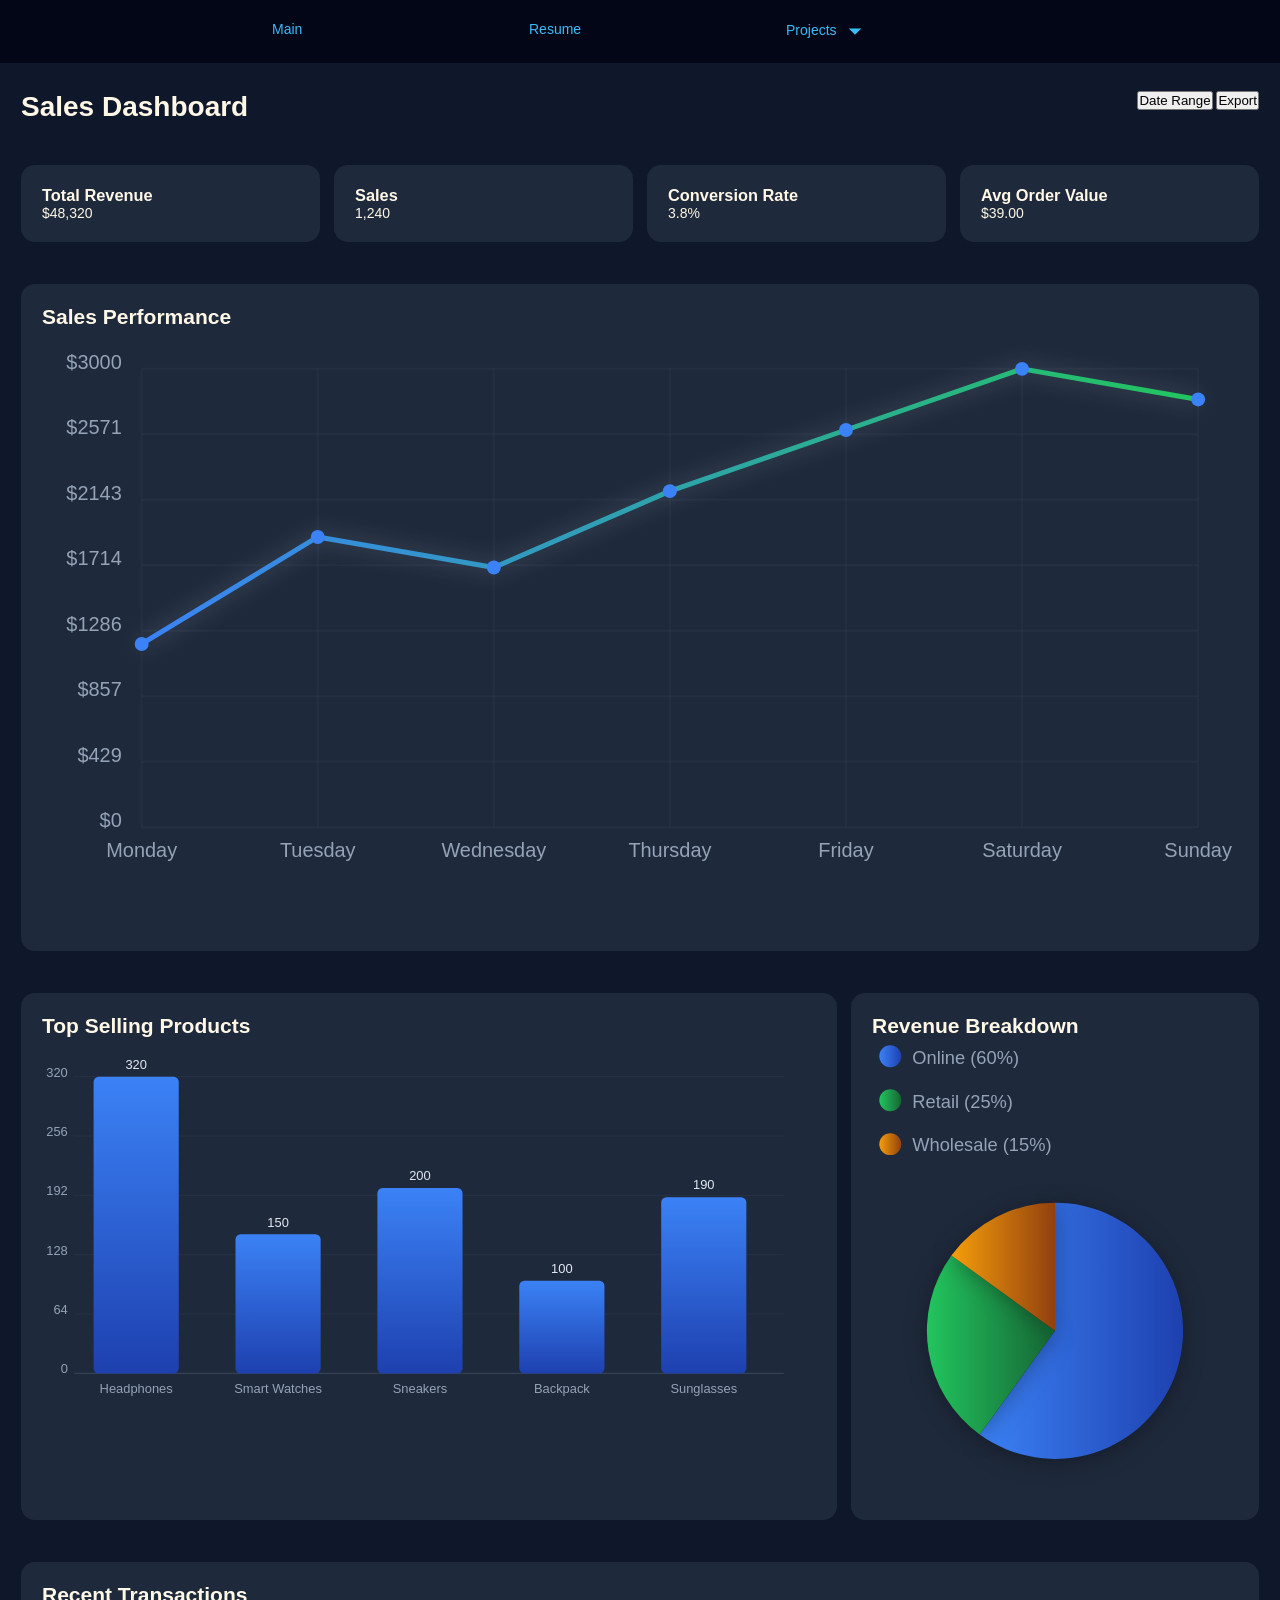
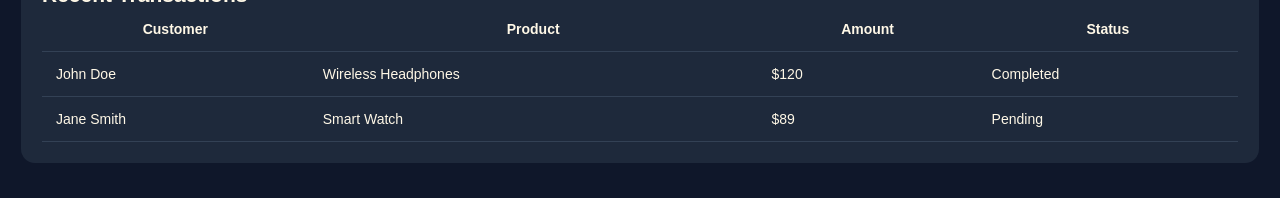
==== dashboard/index.html @ dc32584a "Portfolio AAG v1.0, Fully functional, responsive and menu. No projects - 26/03/26" ====
<!DOCTYPE html>
<html lang="en">
<head>
  <meta charset="UTF-8">
  <meta name="viewport" content="width=device-width, initial-scale=1.0">
  <meta name="author" content="Adrian Aguado Galindo">
  <meta name="description" content="Demo of a sales dashboard built with custom SVG graphics and CSS transitions and animations. All data is simulated.">
  <link rel="icon" href="favicon.ico">
  <link rel="stylesheet" href="main.css">
  <title>AAG | Sales Dashboard | Demo</title>
</head>
<body>

  <!-- MENU -->
  <nav id="mainmenu">
    <span class="invisible">Main navigation</span>

    <button id="menuToggle" class="menuButton" aria-label="Open Menu" aria-expanded="false" aria-controls="menuPanel">
      <span class="material-icons" aria-hidden="true">menu</span>
    </button>
  
    <div id="menuPanel" class="menuPanel">
      <ul class="mainMenu">
        <li><a href="../index.html">Main</a></li>
        <li><a href="../cv.html">Resume</a></li>

        <li class="submenuCont">
          <button class="submenuToggle" aria-expanded="false" aria-controls="projectsSubmenu" onclick="toggleSubmenu(this)">
            Projects <span class="material-icons">arrow_drop_down</span>
          </button>
          <ul class="submenuPanel">
            <li><a href="../assembly/index.html">Assembly Line</a></li>
            <li><a href="../dashboard/index.html" aria-current="page">Sales Dashboard</a></li>
          </ul>
        </li>
      </ul>

  </nav>

  <header id="mainheader" class="header" aria-labelledby="hero-title">
    <h1 id="hero-title">Sales Dashboard</h1>
    <div class="actions">
      <button>Date Range</button>
      <button>Export</button>
    </div>
  </header>

  <main id="maincontent">
    <section class="kpis" aria-labelledby="kpis-title">

      <article class="card" aria-labelledby="total-title">
        <h3 id="total-title">Total Revenue</h3>
        <p>$48,320</p>
      </article>

      <article class="card" aria-labelledby="sales-title">
        <h3 id="sales-title">Sales</h3>
        <p>1,240</p>
      </article>

      <article class="card" aria-labelledby="conversion-title">
        <h3 id="conversion-title">Conversion Rate</h3>
        <p>3.8%</p>
      </article>

      <article class="card" aria-labelledby="avgvalue-title">
        <h3 iv="avgvalue-title">Avg Order Value</h3>
        <p>$39.00</p>
      </article>

    </section>

    <section class="mainchart card" aria-labelledby="salesperf-title">
      <h2 id="salesperf-title">Sales Performance</h2>
      <svg id="lineChart" viewBox="0 0 600 300" role="img" aria-labelledby="line-title line-desc">
        <title id="line-title">Weekly Sales Performance Chart</title>
        <desc id="line-desc">
          This line chart shows revenue growth over the last 7 days
        </desc>
      </svg>
      <p class="sr-only">
        Revenue increased from $1200 on Monday to $3000 on Saturday, with slight variation midweek.
      </p>
    </section>

    <section class="secondary">
      <article class="card" aria-labelledby="topprod-title">
        <h2 id="topprod-title">Top Selling Products</h2>
        <svg id="barChart" viewBox="0 0 600 300" role="img" aria-labelledby="bar-title bar-desc">
          <title id="bar-title">Top Seeling Products Chart</title>
          <desc id="bar-desc">
            This bar chart shows the top selling products
          </desc>
        </svg>
        <p class="sr-only"></p>
      </article>

      <article class="card" aria-labelledby="revenuebreak-title">
        <h2 id="revenuebreak-title">Revenue Breakdown</h2>
        <svg id="pieChart" viewBox="0 0 200 250" role="img" aria-labelledby="donut-title donut-desc">
          <title id="donut-title">Revenue Breakdown Chart</title>
          <desc id="donut-desc">
            This donut chart shows revenue distribution by channel
          </desc>
        </svg>
        <p class="sr-only"></p>
      </article>
    </section>

    <section class="table card">
      <h2>Recent Transactions</h2>
      <table>
        <thead>
          <tr>
            <th>Customer</th>
            <th>Product</th>
            <th>Amount</th>
            <th>Status</th>
          </tr>
        </thead>
        <tbody>
          <tr>
            <td>John Doe</td>
            <td>Wireless Headphones</td>
            <td>$120</td>
            <td>Completed</td>
          </tr>
          <tr>
            <td>Jane Smith</td>
            <td>Smart Watch</td>
            <td>$89</td>
            <td>Pending</td>
          </tr>
        </tbody>
      </table>
    </section>

    <!-- GLOBAL TOOLTIP FOR GRAPHICS -->
    <div id="tooltip" class="tooltip" role="status" aria-live="polite"></div>
  </main>

  <footer id="mainfooter">
  </footer>

  <!---->
  <script src="app.js"></script>
</body>
</html>
---- dashboard/main.css ----
/* FONTS AND ICONS */
@font-face {
    font-family: 'Material Icons';
    font-style: normal;
    font-weight: 400;
    src: local('Material Icons'), 
        url('../fnt/material_icons_regular.woff') format('woff');
}
.material-icons {
    font-family: 'Material Icons';
    font-size: 30px;
    font-style: normal;
    font-weight: 400;
    display: inline-block;
    text-transform: none;
    letter-spacing: normal;
    word-wrap: normal;
    white-space: nowrap;
    direction: ltr;
    vertical-align: middle;
}

/* COLORS */


/* RESET */
*,
*::before,
*::after {
  margin: 0;
  padding: 0;
  box-sizing: border-box;
  z-index: 0;
}

/* RESPONSIVE TEXT */
@media screen and (orientation: portrait) {
  html {
    font-size: max(14px, 1.2vh);
  }
}
@media screen and (orientation: landscape) {
  html {
    font-size: max(14px, 1.5vh);
  }
}

/* ELEMENT STYLES */
html {
  width: 100%;
  height: 100%;
  overflow: scroll;
  scroll-behavior: smooth;
}
body {
  font-family: Arial, sans-serif;
  background: #0f172a;
  color: #fff8e7;
  font-weight: 400;
}
header {
  margin-top: 5rem;
  display: flex;
  justify-content: space-between;
  padding: 1.5rem;
}
img, svg {
  width: 100%;
  height: auto;
}

/* MAIN MENU */
/* Structure: 
nav (root element for the main menu) -> 
menuPanel (a div that contains both menues, EN-ES) -> 
mainMenu (Contains individual menu languages in an ul element for each) -> 
submenuCont (li element with the submenu, includes the toggle button and the submenu panel) -> 
submenuPanel (an ul element that contains the projects links)  */
nav,
.menuPanel,
.mainMenu,
.submenuCont {
  overflow: visible;
}
nav {
  position: fixed;
  top: 0.5rem;
  left: 0.5rem;
  height: auto;
  background: #020617;
  z-index: 99;
}
.menuPanel {
  padding: 0.5rem;
  position: absolute;
  width: 250px;
  height: auto;
  background: #1e293b;
  border-radius: 1rem;
  display: none;
}
.menuPanel.menuOpen {
  display: block;
  transition: all 0.5s ease;
}
.mainMenu {
  padding: 0;
  list-style: none;
  display: flex;
  flex-direction: column;
  gap: 0.5rem;
}
.mainMenu li {
  min-width: 200px;
  padding: 0;
  display: flex;
  flex-direction: column;
  align-items: flex-start;
}
.mainMenu a {
  width: 100%;
}
.submenuCont {
  position: relative;
}
.submenuPanel {
  position: relative;
  top: 100%;
  left: 0;
  padding: 0 0 0 1rem;
  min-width: 150px;
  list-style: none;
  background: #1e293b;
  z-index: 999;
  border-radius: 1rem;
  display: none;
}
.submenuPanel  {
  padding: 1rem;
}
.submenuPanel a {
  width: 100%;
}
.submenuPanel.submenuOpen {
  display: block;
  transition: all 0.3s ease;
}
/* Button and links standarization for menu */
.mainMenu a, .submenuToggle {
  height: 100%;
  padding: 1rem;
  color: #38bdf8;
  font-weight: 400;
  text-decoration: none;
  background: none;
  border: none;
  cursor: pointer;
}
.submenuToggle {
  font: inherit;
  line-height: 0.7;
  opacity: 1;
  appearance: none;
}
.mainMenu a:hover, .submenuToggle:hover {
  font: inherit;
  font-weight: 600;
  color: #997016;
  text-decoration: underline;
}
.mainMenu a:active, .submenuToggle:active {
  font: inherit;
  font-weight: 600;
  color: #997016;
  background: none;
  border: none;
  text-decoration: none;
}
/* Menu Button */
.menuButton {
  font: inherit;
  font-weight: 400;
  color: #020617;
  background: #38bdf8;
  border: none;
  padding: 0.5rem;
  border-radius: 0.5rem;
  cursor: pointer;
  opacity: 0.7;
}
.menuButton:hover {
  font-weight: 600;
  opacity: 1;
  text-decoration: underline;
}
.menuButton:active {
  background: #0f172a;
  border: 1px solid #38bdf8;
  color: #fff8e7;
  text-decoration: none;
}
/* Menu responsiveness for DESKTOP */
@media (min-width: 1000px) {
  nav {
    top: 0;
    left: 0;
  }
  .menuPanel {
    width: 100vw;
    margin: 0 auto;
    background: #020617;
    border-radius: 0;
    overflow: visible;
    display: block;
    position: relative;
  }
  .menuButton {
    display:none;
  }
  .mainMenu {
    flex-direction: row;
    justify-content: center;
  }
  .mainMenu li {
    min-width: 250px;
  }
  .mainMenu a {
    width: auto;
  }
  .submenuPanel {
    position: absolute;
  }
}

/* SECTIONS */
section {
  padding: 1.5rem;
}
table {
  width: 100%;
  border-collapse: collapse;
}
td, th {
  padding: 1rem;
  border-bottom: 1px solid #334155;
}
.kpis {
  display: grid;
  grid-template-columns: repeat(4, 1fr);
  gap: 1rem;
}
.mainchart {
  margin: 1.5rem;
}
.secondary {
  display: grid;
  grid-template-columns: 2fr 1fr;
  gap: 1rem;
}
.table {
  margin: 1.5rem;
  padding: 1.5rem;
}

.card {
  background: #1e293b;
  padding: 1.5rem;
  border-radius: 1rem;
}
.tooltip {
  position: absolute;
  background: #1e293b;
  font-size: 0.8rem;
  color: #e2e8f0;
  padding: 0.5rem 1rem;
  border-radius: 0.5rem;
  pointer-events: none;
  opacity: 0;
  transition: opacity 0.3s ease;
  z-index: 99;
}
.sr-only {
  position: absolute;
  width: 1px;
  height: 1px;
  overflow: hidden;
}

/* Use this to keep an item hidden all times */
.invisible {
  display: none;
}
/* Use this to show/hide UI elements when needed */ 
.hidden {
  display: none;
}
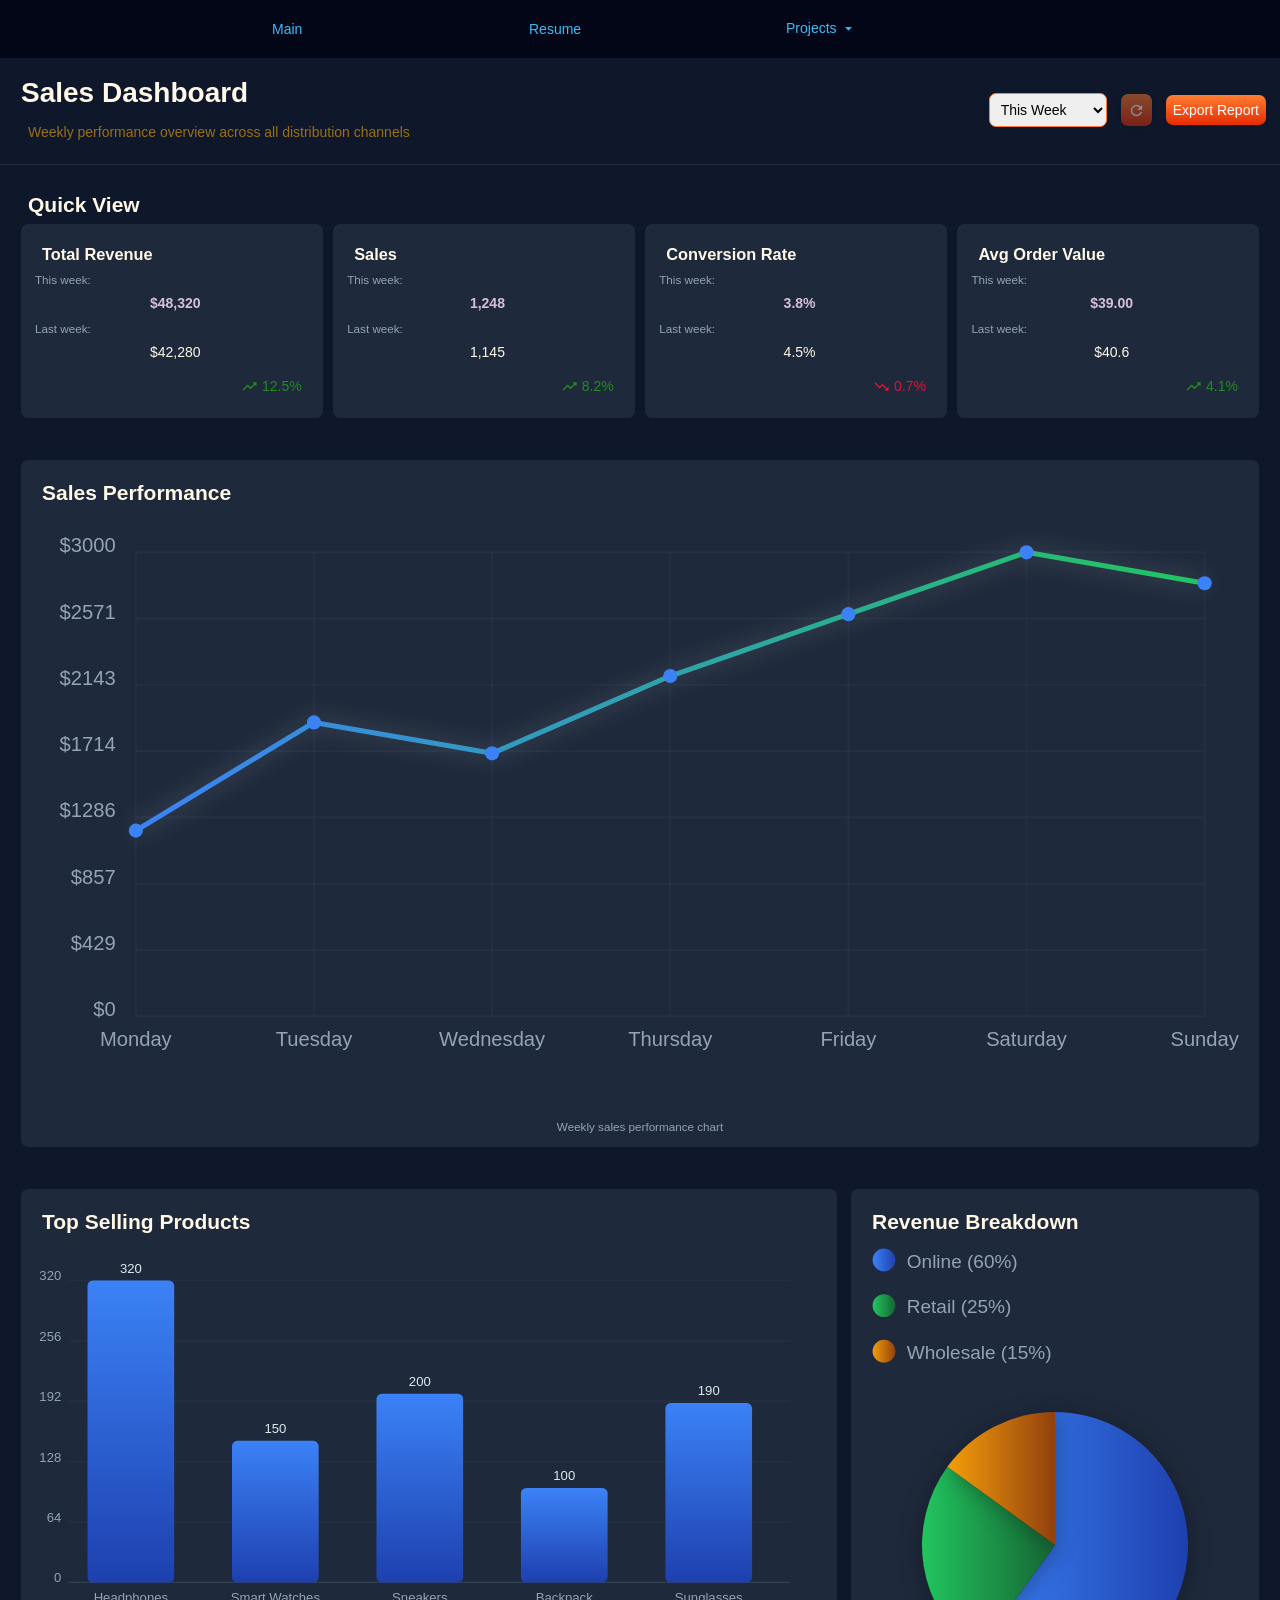
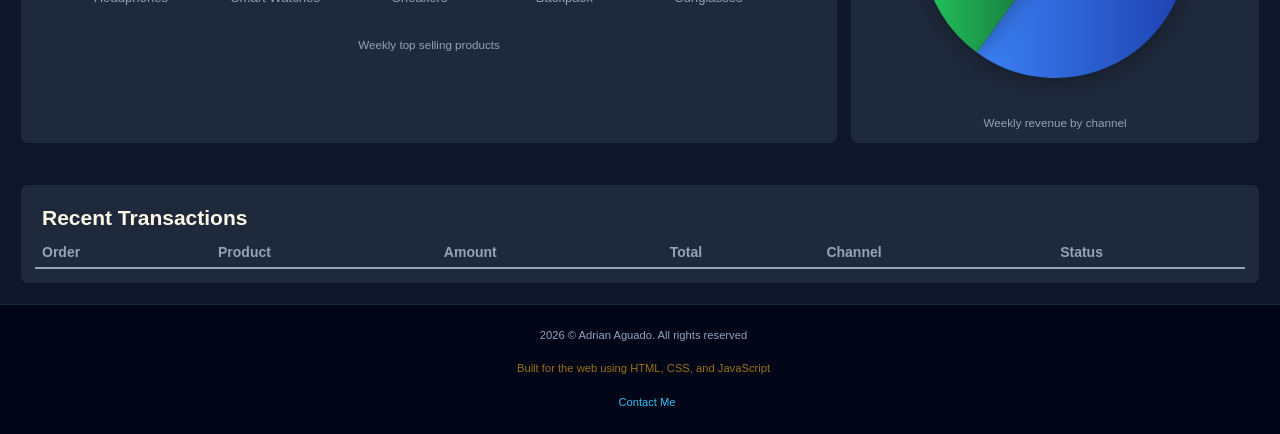
==== commit cb731867: "Portfolio AAG v1.0, Fully functional, Sales Dashnoard and basic Assembly Line are functional. 06/04/" ====
--- a/dashboard/index.html
+++ b/dashboard/index.html
@@ -25,121 +25,213 @@
         <li><a href="../cv.html">Resume</a></li>
 
         <li class="submenuCont">
+
           <button class="submenuToggle" aria-expanded="false" aria-controls="projectsSubmenu" onclick="toggleSubmenu(this)">
             Projects <span class="material-icons">arrow_drop_down</span>
           </button>
+
           <ul class="submenuPanel">
             <li><a href="../assembly/index.html">Assembly Line</a></li>
             <li><a href="../dashboard/index.html" aria-current="page">Sales Dashboard</a></li>
           </ul>
+
         </li>
       </ul>
+    </div>
 
   </nav>
 
-  <header id="mainheader" class="header" aria-labelledby="hero-title">
-    <h1 id="hero-title">Sales Dashboard</h1>
+  <!-- HEADER -->
+  <header id="mainheader" class="mainHeader" role="banner" aria-labelledby="hero-title">
+
+    <div>
+      <h1 id="hero-title">Sales Dashboard</h1>
+      <p class="tagline">Weekly performance overview across all distribution channels</p>
+    </div>
+
     <div class="actions">
-      <button>Date Range</button>
-      <button>Export</button>
+
+      <div>
+
+        <label for="daterange" class="invisible">Select date range:</label>
+        <select id="daterange" aria-label="Change data range" title="Change data range">
+          <option>This Week</option>
+          <option>Last 7 Days</option>
+          <option>Last 30 Days</option>
+        </select>
+      </div>
+
+      <button class="ghost" aria-label="Refresh data" title="Refresh data">
+        <span class="material-icons">refresh</span>
+      </button>
+
+      <button aria-label="Export Report" title="Export report">Export Report</button>
+
     </div>
   </header>
 
+  <!-- MAIN CONTENT -->
   <main id="maincontent">
+
     <section class="kpis" aria-labelledby="kpis-title">
-
-      <article class="card" aria-labelledby="total-title">
-        <h3 id="total-title">Total Revenue</h3>
-        <p>$48,320</p>
-      </article>
-
-      <article class="card" aria-labelledby="sales-title">
-        <h3 id="sales-title">Sales</h3>
-        <p>1,240</p>
-      </article>
-
-      <article class="card" aria-labelledby="conversion-title">
-        <h3 id="conversion-title">Conversion Rate</h3>
-        <p>3.8%</p>
-      </article>
-
-      <article class="card" aria-labelledby="avgvalue-title">
-        <h3 iv="avgvalue-title">Avg Order Value</h3>
-        <p>$39.00</p>
-      </article>
-
-    </section>
-
-    <section class="mainchart card" aria-labelledby="salesperf-title">
+      <h2 id="kpis-title">Quick View</h2>
+
+      <div class="kpisGrid" aria-live="polite">
+
+        <article class="card" aria-labelledby="total-title">
+          <header class="card-header">
+            <h3 id="total-title">Total Revenue</h3>
+          </header>
+
+          <div class="card-info">
+            <small>This week:</small>
+            <p class="card-value">$48,320</p>
+            <small>Last week:</small>
+            <p>$42,280</p>
+          </div>
+
+          <p class="card-trending positive">
+            <span class="material-icons" aria-hidden="true">trending_up</span>
+            <span class="invisible">Increased by</span>12.5%
+          </p>
+        </article>
+
+        <article class="card" aria-labelledby="sales-title">
+          <header class="card-header">
+            <h3 id="sales-title">Sales</h3>
+          </header>
+
+          <div class="card-info">
+            <small>This week:</small>
+            <p class="card-value">1,248</p>
+            <small>Last week:</small>
+            <p>1,145</p>
+          </div>
+
+          <p class="card-trending positive">
+            <span class="material-icons" aria-hidden="true">trending_up</span>
+            <span class="invisible">Increased by</span>8.2%
+          </p>
+        </article>
+
+        <article class="card" aria-labelledby="conversion-title">
+          <header class="card-header">
+            <h3 id="conversion-title">Conversion Rate</h3>
+          </header>
+
+          <div class="card-info">
+            <small>This week:</small>
+            <p class="card-value">3.8%</p>
+            <small>Last week:</small>
+            <p>4.5%</p>
+          </div>
+
+          <p class="card-trending negative">
+            <span class="material-icons" aria-hidden="true">trending_down</span>
+            <span class="invisible">Decreased by</span>0.7%
+          </p>
+        </article>
+
+        <article class="card" aria-labelledby="avgvalue-title">
+          <header class="card-header">
+            <h3 id="avgvalue-title">Avg Order Value</h3>
+          </header>
+
+          <div class="card-info">
+            <small>This week:</small>
+            <p class="card-value">$39.00</p>
+            <small>Last week:</small>
+            <p>$40.6</p>
+          </div>
+
+          <p class="card-trending positive">
+            <span class="material-icons" aria-hidden="true">trending_up</span>
+            <span class="invisible">Increased by</span>4.1%
+          </p>
+        </article>
+
+      </div>
+    </section>
+
+    <section class="mainchart card" aria-labelledby="salesperf-title" role="region">
       <h2 id="salesperf-title">Sales Performance</h2>
-      <svg id="lineChart" viewBox="0 0 600 300" role="img" aria-labelledby="line-title line-desc">
+      <svg id="lineChart" viewBox="0 0 600 300" role="img" aria-labelledby="line-title line-desc" aria-describedby="mainchart-summary">
         <title id="line-title">Weekly Sales Performance Chart</title>
         <desc id="line-desc">
-          This line chart shows revenue growth over the last 7 days
+          This line chart shows revenue growth over the last 7 days.
+          Use keyboard navigation to explore individual data points.
         </desc>
       </svg>
-      <p class="sr-only">
+      <small class="chartCaption">Weekly sales performance chart</small>
+      <p id="mainchart-summary" class="sr-only">
         Revenue increased from $1200 on Monday to $3000 on Saturday, with slight variation midweek.
       </p>
     </section>
 
     <section class="secondary">
-      <article class="card" aria-labelledby="topprod-title">
+      <article class="card" role="region" aria-labelledby="topprod-title">
         <h2 id="topprod-title">Top Selling Products</h2>
-        <svg id="barChart" viewBox="0 0 600 300" role="img" aria-labelledby="bar-title bar-desc">
-          <title id="bar-title">Top Seeling Products Chart</title>
+        <svg id="barChart" viewBox="0 0 600 300" role="img" aria-labelledby="bar-title bar-desc" aria-describedby="barchart-summary">
+          <title id="bar-title">Top Selling Products Chart</title>
           <desc id="bar-desc">
-            This bar chart shows the top selling products
+            Bar chart showing the top selling products by units sold.
+            Use keyboard navigation to explore individual bars and view details.
           </desc>
         </svg>
-        <p class="sr-only"></p>
+        <small class="chartCaption">Weekly top selling products</small>
+        <p id="barchart-summary" class="sr-only">
+          Headphones are the best selling product with 320 units sold. 
+          Backpacks have the lowest sales with 100 units.
+        </p>
       </article>
 
-      <article class="card" aria-labelledby="revenuebreak-title">
+      <article class="card" role="region" aria-labelledby="revenuebreak-title">
         <h2 id="revenuebreak-title">Revenue Breakdown</h2>
-        <svg id="pieChart" viewBox="0 0 200 250" role="img" aria-labelledby="donut-title donut-desc">
-          <title id="donut-title">Revenue Breakdown Chart</title>
-          <desc id="donut-desc">
-            This donut chart shows revenue distribution by channel
+        <svg id="pieChart" class="roundChart" viewBox="0 0 200 250" role="img" aria-labelledby="pie-title pie-desc" aria-describedby="piechart-summary">
+          <title id="pie-title">Revenue Breakdown Chart</title>
+          <desc id="pie-desc">
+            This donut chart shows revenue distribution by channel.
+            Use keyboard navigation to explore individual sections.
           </desc>
         </svg>
-        <p class="sr-only"></p>
+        <small class="chartCaption">Weekly revenue by channel</small>
+        <p id="piechart-summary" class="sr-only">
+          Online sales represent 60% of total revenue, retail 25%, and wholesale 15%.
+          Online is the dominant channel.
+        </p>
       </article>
     </section>
 
-    <section class="table card">
-      <h2>Recent Transactions</h2>
-      <table>
-        <thead>
-          <tr>
-            <th>Customer</th>
-            <th>Product</th>
-            <th>Amount</th>
-            <th>Status</th>
-          </tr>
-        </thead>
-        <tbody>
-          <tr>
-            <td>John Doe</td>
-            <td>Wireless Headphones</td>
-            <td>$120</td>
-            <td>Completed</td>
-          </tr>
-          <tr>
-            <td>Jane Smith</td>
-            <td>Smart Watch</td>
-            <td>$89</td>
-            <td>Pending</td>
-          </tr>
-        </tbody>
-      </table>
+    <section class="table card" aria-labelledby="transactions-title">
+      <h2 id="transactions-title">Recent Transactions</h2>
+      <div class="tableWrapper">
+        <table id="salesData">
+          <thead>
+            <tr>
+              <th scope="col">Order</th>
+              <th scope="col">Product</th>
+              <th scope="col">Amount</th>
+              <th scope="col">Total</th>
+              <th scope="col">Channel</th>
+              <th scope="col">Status</th>
+            </tr>
+          </thead>
+          <tbody aria-live="polite">
+            
+          </tbody>
+        </table>
+      </div>
     </section>
 
     <!-- GLOBAL TOOLTIP FOR GRAPHICS -->
     <div id="tooltip" class="tooltip" role="status" aria-live="polite"></div>
   </main>
 
+  <!-- FOOTER -->
   <footer id="mainfooter">
+    <p>2026 &copy; Adrian Aguado. All rights reserved</p>
+    <p class="tagline">Built for the web using HTML, CSS, and JavaScript</p>
+    <p><a href="mailto:a.aguado.g@hotmail.com">Contact Me</a></p>
   </footer>
 
   <!---->
--- a/dashboard/main.css
+++ b/dashboard/main.css
@@ -8,7 +8,7 @@
 }
 .material-icons {
     font-family: 'Material Icons';
-    font-size: 30px;
+    font-size: 1.2rem;
     font-style: normal;
     font-weight: 400;
     display: inline-block;
@@ -33,7 +33,7 @@
   z-index: 0;
 }
 
-/* RESPONSIVE TEXT */
+/* RESPONSIVE TEXT AND IMAGES */
 @media screen and (orientation: portrait) {
   html {
     font-size: max(14px, 1.2vh);
@@ -43,6 +43,10 @@
   html {
     font-size: max(14px, 1.5vh);
   }
+}
+img, svg {
+  width: 100%;
+  height: auto;
 }
 
 /* ELEMENT STYLES */
@@ -58,15 +62,22 @@
   color: #fff8e7;
   font-weight: 400;
 }
-header {
-  margin-top: 5rem;
-  display: flex;
-  justify-content: space-between;
-  padding: 1.5rem;
-}
-img, svg {
-  width: 100%;
-  height: auto;
+
+/* HEADINGS, TEXT, AND DIVIDERS */
+h1, h2, h3, h4, h5, h6 {
+  padding: 0.5rem;
+}
+p {
+  padding: 0.5rem;
+  text-indent: 0.5rem;
+  line-height: 1.4rem;
+}
+hr {
+  max-width: 80vw;
+  height: 0.1rem;
+  background: #1e293b;
+  margin: auto;
+  border-radius: 0.1rem;
 }
 
 /* MAIN MENU */
@@ -145,7 +156,7 @@
   display: block;
   transition: all 0.3s ease;
 }
-/* Button and links standarization for menu */
+/* Buttons and links standarization for menu */
 .mainMenu a, .submenuToggle {
   height: 100%;
   padding: 1rem;
@@ -172,8 +183,6 @@
   font: inherit;
   font-weight: 600;
   color: #997016;
-  background: none;
-  border: none;
   text-decoration: none;
 }
 /* Menu Button */
@@ -210,7 +219,6 @@
     margin: 0 auto;
     background: #020617;
     border-radius: 0;
-    overflow: visible;
     display: block;
     position: relative;
   }
@@ -232,41 +240,224 @@
   }
 }
 
+/* HEADER */
+header.mainHeader {
+  margin-top: 3rem;
+  display: flex;
+  flex-direction: column;
+  justify-content: center;
+  gap: 1.5rem;
+  padding: 1rem;
+  border-bottom: 1px solid #1e293b;
+}
+header.mainHeader div {
+  text-align: center;
+}
+header.mainHeader .actions {
+  display: flex;
+  gap: 1rem;
+  justify-content: center;
+  align-items: center;
+}
+header.mainHeader button {
+  padding: 0.5rem;
+  font: inherit;
+  border-radius: 0.5rem;
+  cursor: pointer;
+  color: white;
+  background-color: initial;
+  background-image: linear-gradient(-180deg, #FF7E31, #E62C03);
+  box-shadow: rgba(0, 0, 0, 0.1) 0 0 5px;
+  border: 0;
+  outline: 0;
+  transition: all 0.5s ease;
+}
+header.mainHeader button.ghost {
+  opacity: 0.5;
+}
+header.mainHeader button:hover {
+  box-shadow: rgba(253, 76, 0, 0.5) 0 0 15px;
+  background-color: #FF7E31;
+  background-image: none;
+  opacity: 1;
+}
+header.mainHeader select {
+  padding: 0.5rem;
+  font: inherit;
+  border-radius: 0.5rem;
+  border: 1px solid #FF7E31;
+}
+header.mainHeader .status {
+  width: 8px;
+  height: 8px;
+  background: #22c55e;
+  border-radius: 50%;
+  display: inline-block;
+  margin-left: 8px;
+}
+@media (min-width: 1000px) {
+  header.mainHeader {
+    margin-top: 4rem;
+    justify-content: space-between;
+    align-items: center;
+    flex-direction: row;
+  }
+  header.mainHeader div {
+  text-align: left;
+  }
+}
+
 /* SECTIONS */
 section {
   padding: 1.5rem;
 }
-table {
+
+/* Panel: KPIs */
+.kpisGrid {
+  max-width: 95vw;
+  margin: 0 auto;
+  display: grid;
+  grid-template-columns: 1fr;
+  gap: 0.75rem;
+}
+@media (min-width: 500px) {
+  .kpisGrid {
+    max-width: 75vw
+  }
+}
+@media (min-width: 600px) {
+  .kpisGrid {
+    max-width: 85vw;
+    grid-template-columns: repeat(2, 1fr);
+  }
+}
+@media (min-width: 1000px) {
+  .kpisGrid {
+    max-width: 100vw;
+    grid-template-columns: repeat(4, 1fr);
+  }
+}
+
+/* Panel: Mainchart */
+.mainchart {
+  margin: 1.5rem;
+}
+
+/* Panel: Extra Charts */
+.secondary {
+  max-width: 100vw;
+  display: grid;
+  grid-template-columns: 1fr;
+  gap: 1rem;
+}
+.secondary .roundChart {
+  width: 80%;
+  margin: 0 auto;
+  display: block;
+}
+@media (min-width: 500px) {
+  .secondary .roundChart {
+    width: 60%;
+    margin: auto;
+  }
+}
+@media (min-width: 700px) {
+  .secondary .roundChart {
+    width: 50%;
+    margin: auto;
+  }
+}
+@media (min-width: 1000px) {
+  .secondary {
+    grid-template-columns: 2fr 1fr;
+  }
+  .secondary .roundChart {
+    width: 100%;
+    margin: 0;
+  }
+}
+
+ /* Panel: Live Data */
+ .table {
+  margin: 1.5rem;
+  padding: 1.5rem;
+}
+.tableWrapper {
+  overflow-x: auto;
+}
+.table table {
   width: 100%;
   border-collapse: collapse;
 }
-td, th {
-  padding: 1rem;
-  border-bottom: 1px solid #334155;
-}
-.kpis {
-  display: grid;
-  grid-template-columns: repeat(4, 1fr);
-  gap: 1rem;
-}
-.mainchart {
-  margin: 1.5rem;
-}
-.secondary {
-  display: grid;
-  grid-template-columns: 2fr 1fr;
-  gap: 1rem;
-}
-.table {
-  margin: 1.5rem;
-  padding: 1.5rem;
-}
-
+.table tbody tr {
+  animation: fadeIn 0.5s ease;
+}
+.table tr:hover {
+  background: rgba(59, 130, 246, 0.08);
+}
+.table th {
+  text-align: left;
+  font-weight: 600;
+  color: #94a3b8;
+  padding: 0.5rem;
+  border-bottom: 2px solid #94a3b8;
+}
+.table td {
+  padding: 0.5rem;
+  border: 1px solid #334155;
+}
+/* Animation for new table rows */
+@keyframes fadeIn {
+  from {
+    opacity: 0;
+    transform: translateY(-4px);
+  }
+  to {
+    opacity: 1;
+    transform: translateY(0);
+  }
+}
+
+/* Cards */
 .card {
   background: #1e293b;
-  padding: 1.5rem;
-  border-radius: 1rem;
-}
+  padding: 1rem;
+  border-radius: 0.5rem;
+}
+.card-header {
+  margin: 0;
+  padding: 0;
+}
+.card-info small {
+  color: #94a3b8;
+}
+.card-info p {
+  text-align: center;
+}
+.card-info .card-value {
+  font-weight: 600;
+  color: thistle;
+}
+.card-trending {
+  text-align: right;
+}
+.positive, .Completed {
+  color: forestgreen;
+}
+.negative {
+  color: crimson;
+}
+.Pending {
+  color: darkgoldenrod;
+}
+.price {
+  color: thistle;
+  font-size: 0.75rem;
+}
+
+/* ***** CHARTS ***** */
+
+/* Charts tooltip */
 .tooltip {
   position: absolute;
   background: #1e293b;
@@ -285,12 +476,53 @@
   height: 1px;
   overflow: hidden;
 }
-
-/* Use this to keep an item hidden all times */
+.chartCaption {
+  margin: 0 auto;
+  display: block;
+  text-align: center;
+  color: #94a3b8;
+}
+
+/* FOOTER */
+footer {
+  padding: 1rem;
+  text-align: center;
+  font-size: 0.8rem;
+  color: #94a3b8;
+  text-align: center;
+  border-top: 1px solid #1e293b;
+  background: #020617;
+}
+footer a {
+  color: #38bdf8;
+  text-decoration: none;
+  display: inline-block;
+}
+footer a:hover {
+  font-weight: 600;
+  text-decoration: underline;
+}
+footer a:active {
+  color: #997016;
+  text-decoration: none;
+}
+
+/* UTILITIES */
+
+/* Use this to keep an item hidden at all times */
 .invisible {
   display: none;
 }
 /* Use this to show/hide UI elements when needed */ 
 .hidden {
   display: none;
+}
+/* Loading effect simulation */
+.loading {
+  opacity: 0.7;
+  transition: opacity 0.3s ease;
+}
+
+.tagline {
+  color: #997016;
 }
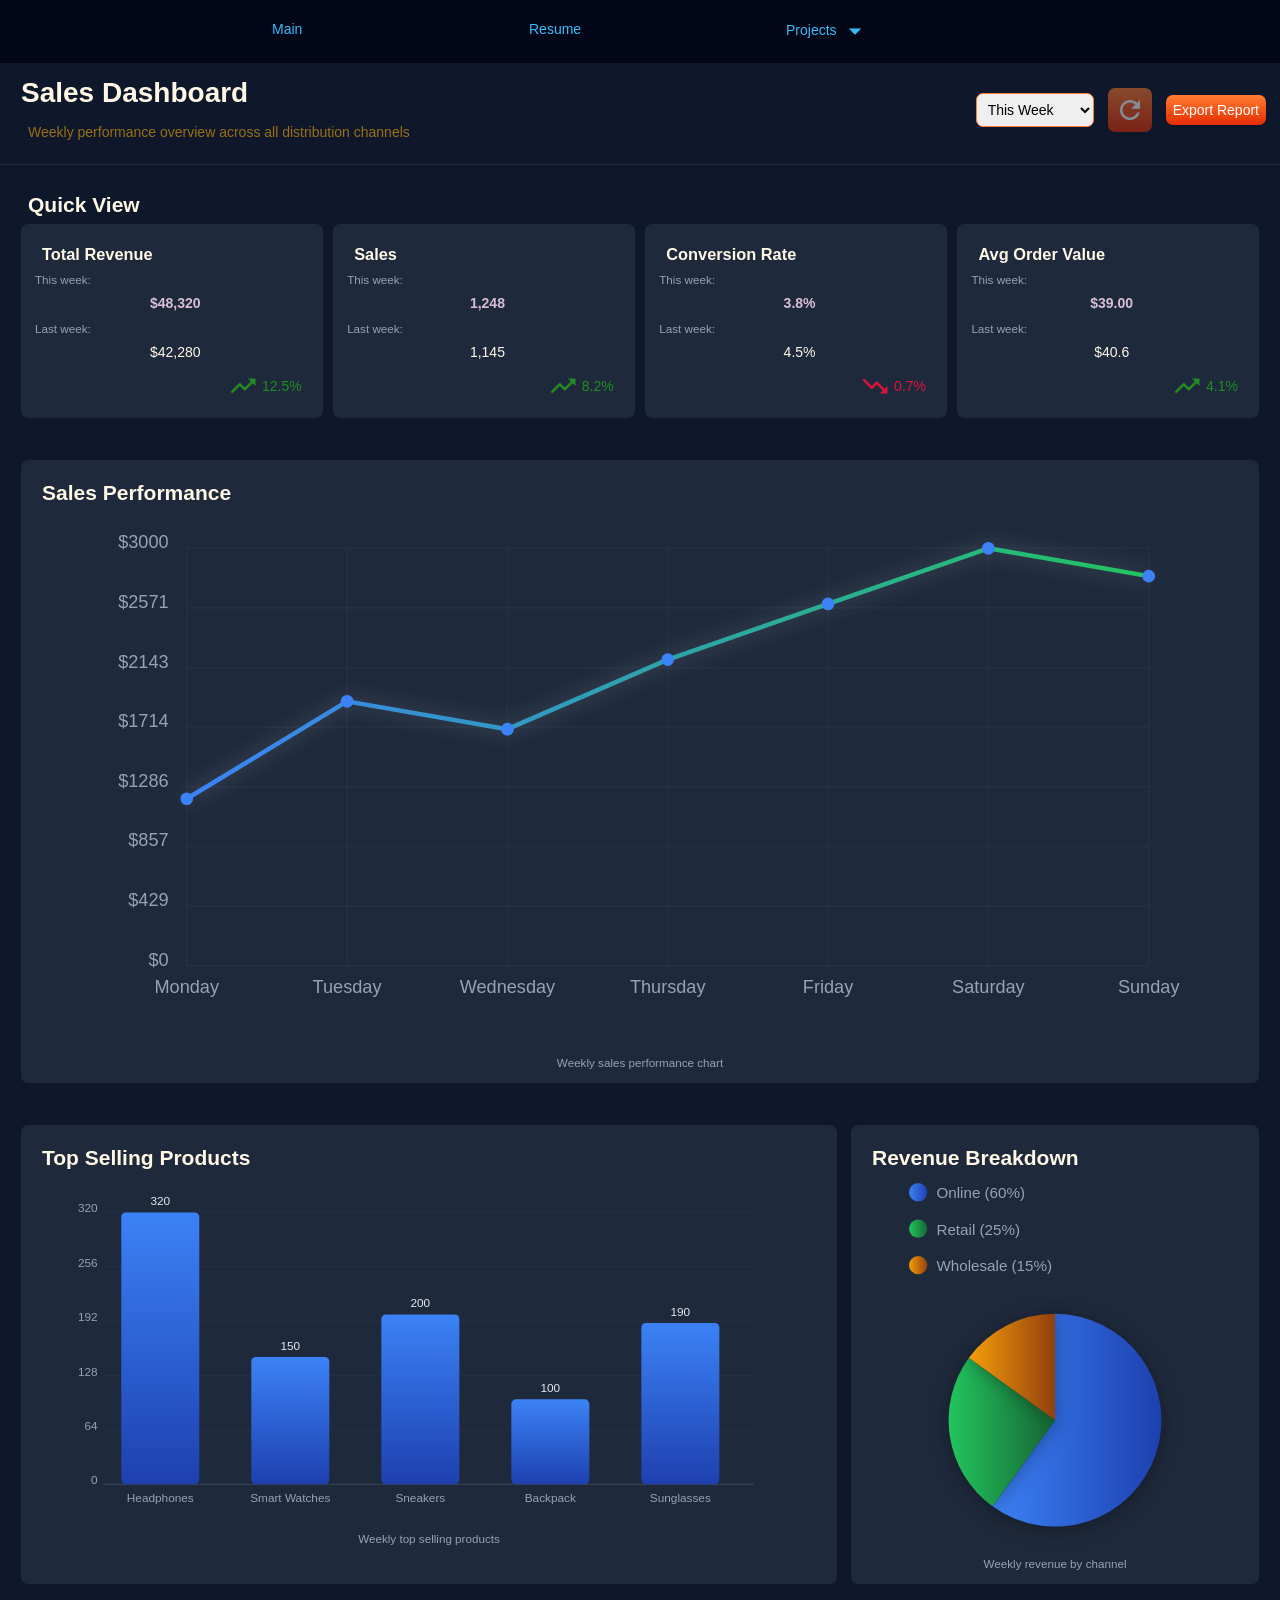
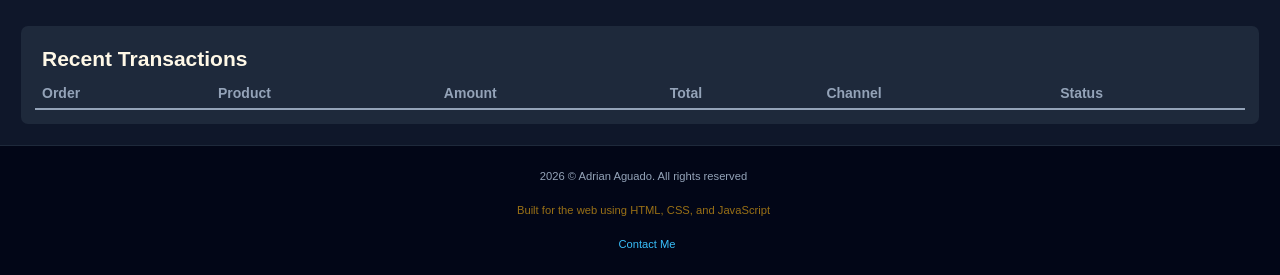
==== commit e5d80c24: "Portfolio AAG v1.0, Fully functional, Sales Dashnoard and basic Assembly Line are functional. 06/04/" ====
--- a/dashboard/index.html
+++ b/dashboard/index.html
@@ -20,6 +20,7 @@
     </button>
   
     <div id="menuPanel" class="menuPanel">
+
       <ul class="mainMenu">
         <li><a href="../index.html">Main</a></li>
         <li><a href="../cv.html">Resume</a></li>
@@ -37,6 +38,7 @@
 
         </li>
       </ul>
+
     </div>
 
   </nav>
@@ -155,7 +157,7 @@
 
     <section class="mainchart card" aria-labelledby="salesperf-title" role="region">
       <h2 id="salesperf-title">Sales Performance</h2>
-      <svg id="lineChart" viewBox="0 0 600 300" role="img" aria-labelledby="line-title line-desc" aria-describedby="mainchart-summary">
+      <svg id="lineChart" class="chartSVG" viewBox="0 0 600 300" role="img" aria-labelledby="line-title line-desc" aria-describedby="mainchart-summary">
         <title id="line-title">Weekly Sales Performance Chart</title>
         <desc id="line-desc">
           This line chart shows revenue growth over the last 7 days.
@@ -171,7 +173,7 @@
     <section class="secondary">
       <article class="card" role="region" aria-labelledby="topprod-title">
         <h2 id="topprod-title">Top Selling Products</h2>
-        <svg id="barChart" viewBox="0 0 600 300" role="img" aria-labelledby="bar-title bar-desc" aria-describedby="barchart-summary">
+        <svg id="barChart" class="chartSVG" viewBox="0 0 600 300" role="img" aria-labelledby="bar-title bar-desc" aria-describedby="barchart-summary">
           <title id="bar-title">Top Selling Products Chart</title>
           <desc id="bar-desc">
             Bar chart showing the top selling products by units sold.
@@ -229,11 +231,16 @@
 
   <!-- FOOTER -->
   <footer id="mainfooter">
+
     <p>2026 &copy; Adrian Aguado. All rights reserved</p>
     <p class="tagline">Built for the web using HTML, CSS, and JavaScript</p>
     <p><a href="mailto:a.aguado.g@hotmail.com">Contact Me</a></p>
+
   </footer>
 
+  <div class="viewport-warning" role="status">
+    <p>This dashboard is optimized for screens wider than 320px.</p>
+  </div>
   <!---->
   <script src="app.js"></script>
 </body>
--- a/dashboard/main.css
+++ b/dashboard/main.css
@@ -8,7 +8,7 @@
 }
 .material-icons {
     font-family: 'Material Icons';
-    font-size: 1.2rem;
+    font-size: 30px;
     font-style: normal;
     font-weight: 400;
     display: inline-block;
@@ -49,6 +49,37 @@
   height: auto;
 }
 
+/* Blocking for small screens */
+.viewport-warning {
+  display: none;
+}
+
+@media (max-width: 320px) {
+  .viewport-warning {
+    width: 320px;
+    height: 100%;
+    display: flex;
+    position: fixed;
+    bottom: 0;
+    left: 0;
+    right: 0;
+    background: #020617;
+    color: #f59e0b;
+    font-size: 0.75rem;
+    justify-content: center;
+    padding: 0.5rem;
+    z-index: 9999;
+  }
+  .viewport-warning p {
+    font-size: 15px;
+    width: 100vw;
+    position: absolute;
+    top: 1rem;
+    left: 0.5rem;
+    text-align: center;
+  }
+}
+
 /* ELEMENT STYLES */
 html {
   width: 100%;
@@ -57,6 +88,8 @@
   scroll-behavior: smooth;
 }
 body {
+  height: auto;
+  min-width: 320px;
   font-family: Arial, sans-serif;
   background: #0f172a;
   color: #fff8e7;
@@ -89,7 +122,6 @@
 submenuPanel (an ul element that contains the projects links)  */
 nav,
 .menuPanel,
-.mainMenu,
 .submenuCont {
   overflow: visible;
 }
@@ -105,14 +137,18 @@
   padding: 0.5rem;
   position: absolute;
   width: 250px;
-  height: auto;
   background: #1e293b;
   border-radius: 1rem;
-  display: none;
+  opacity: 0;
+  scale: 0;
+  visibility: hidden;
+  transform-origin: top left;
+  transition: opacity 0.3s ease, scale 0.3s ease;
 }
 .menuPanel.menuOpen {
-  display: block;
-  transition: all 0.5s ease;
+  visibility: visible;
+  opacity: 1;
+  scale: 1;
 }
 .mainMenu {
   padding: 0;
@@ -135,6 +171,7 @@
   position: relative;
 }
 .submenuPanel {
+  height: 0;
   position: relative;
   top: 100%;
   left: 0;
@@ -144,17 +181,20 @@
   background: #1e293b;
   z-index: 999;
   border-radius: 1rem;
-  display: none;
-}
-.submenuPanel  {
-  padding: 1rem;
+  opacity: 0;
+  scale: 0;
+  visibility: hidden;
+  transform-origin: top left;
+  transition: opacity 0.3s ease, scale 0.3s ease;
 }
 .submenuPanel a {
   width: 100%;
 }
 .submenuPanel.submenuOpen {
-  display: block;
-  transition: all 0.3s ease;
+  height: auto;
+  visibility: visible;
+  opacity: 1;
+  scale: 1;
 }
 /* Buttons and links standarization for menu */
 .mainMenu a, .submenuToggle {
@@ -187,7 +227,7 @@
 }
 /* Menu Button */
 .menuButton {
-  font: inherit;
+  font-size: 1rem;
   font-weight: 400;
   color: #020617;
   background: #38bdf8;
@@ -216,11 +256,16 @@
   }
   .menuPanel {
     width: 100vw;
+    height: auto;
     margin: 0 auto;
     background: #020617;
     border-radius: 0;
+    overflow: visible;
     display: block;
     position: relative;
+    opacity: 1;
+    scale: 1;
+    visibility: visible;
   }
   .menuButton {
     display:none;
@@ -236,7 +281,9 @@
     width: auto;
   }
   .submenuPanel {
+    height: 100%;
     position: absolute;
+    visibility: visible;
   }
 }
 
@@ -306,6 +353,20 @@
   text-align: left;
   }
 }
+@media (min-width: 1300px) {
+  header.mainHeader {
+    width: 80vw;
+    margin: 4rem auto 0;
+  }
+}
+
+/* MAIN CONTENT */
+@media (min-width: 1300px) {
+  main {
+    width: 80vw;
+    margin: 0 auto;
+  }
+}
 
 /* SECTIONS */
 section {
@@ -350,114 +411,44 @@
   grid-template-columns: 1fr;
   gap: 1rem;
 }
-.secondary .roundChart {
+@media (min-width: 1000px) {
+  .secondary {
+    grid-template-columns: 2fr 1fr;
+  }
+}
+
+/* Charts auxiliaries */
+.chartSVG {
+  width: 100%;
+  margin: 0 auto;
+  display: block;
+}
+.roundChart {
   width: 80%;
   margin: 0 auto;
   display: block;
 }
 @media (min-width: 500px) {
-  .secondary .roundChart {
+  .roundChart {
     width: 60%;
-    margin: auto;
   }
 }
 @media (min-width: 700px) {
-  .secondary .roundChart {
-    width: 50%;
-    margin: auto;
+  .chartSVG {
+    width: 95%;
+  }
+  .roundChart {
+    width: 45%;
   }
 }
 @media (min-width: 1000px) {
-  .secondary {
-    grid-template-columns: 2fr 1fr;
-  }
-  .secondary .roundChart {
-    width: 100%;
-    margin: 0;
-  }
-}
-
- /* Panel: Live Data */
- .table {
-  margin: 1.5rem;
-  padding: 1.5rem;
-}
-.tableWrapper {
-  overflow-x: auto;
-}
-.table table {
-  width: 100%;
-  border-collapse: collapse;
-}
-.table tbody tr {
-  animation: fadeIn 0.5s ease;
-}
-.table tr:hover {
-  background: rgba(59, 130, 246, 0.08);
-}
-.table th {
-  text-align: left;
-  font-weight: 600;
-  color: #94a3b8;
-  padding: 0.5rem;
-  border-bottom: 2px solid #94a3b8;
-}
-.table td {
-  padding: 0.5rem;
-  border: 1px solid #334155;
-}
-/* Animation for new table rows */
-@keyframes fadeIn {
-  from {
-    opacity: 0;
-    transform: translateY(-4px);
-  }
-  to {
-    opacity: 1;
-    transform: translateY(0);
-  }
-}
-
-/* Cards */
-.card {
-  background: #1e293b;
-  padding: 1rem;
-  border-radius: 0.5rem;
-}
-.card-header {
-  margin: 0;
-  padding: 0;
-}
-.card-info small {
-  color: #94a3b8;
-}
-.card-info p {
-  text-align: center;
-}
-.card-info .card-value {
-  font-weight: 600;
-  color: thistle;
-}
-.card-trending {
-  text-align: right;
-}
-.positive, .Completed {
-  color: forestgreen;
-}
-.negative {
-  color: crimson;
-}
-.Pending {
-  color: darkgoldenrod;
-}
-.price {
-  color: thistle;
-  font-size: 0.75rem;
-}
-
-/* ***** CHARTS ***** */
-
-/* Charts tooltip */
+  .chartSVG {
+    width: 90%;
+  }
+  .roundChart {
+    width: 80%;
+  }
+}
 .tooltip {
   position: absolute;
   background: #1e293b;
@@ -483,6 +474,84 @@
   color: #94a3b8;
 }
 
+ /* Panel: Live Data */
+ .table {
+  margin: 1.5rem;
+  padding: 1.5rem;
+}
+.tableWrapper {
+  overflow-x: auto;
+}
+.table table {
+  width: 100%;
+  border-collapse: collapse;
+}
+.table tbody tr {
+  animation: fadeIn 0.5s ease;
+}
+.table tr:hover {
+  background: rgba(59, 130, 246, 0.08);
+}
+.table th {
+  text-align: left;
+  font-weight: 600;
+  color: #94a3b8;
+  padding: 0.5rem;
+  border-bottom: 2px solid #94a3b8;
+}
+.table td {
+  padding: 0.5rem;
+  border: 1px solid #334155;
+}
+/* Animation for new table rows */
+@keyframes fadeIn {
+  from {
+    opacity: 0;
+    transform: translateY(-4px);
+  }
+  to {
+    opacity: 1;
+    transform: translateY(0);
+  }
+}
+
+/* Cards */
+.card {
+  background: #1e293b;
+  padding: 1rem;
+  border-radius: 0.5rem;
+}
+.card-header {
+  margin: 0;
+  padding: 0;
+}
+.card-info small {
+  color: #94a3b8;
+}
+.card-info p {
+  text-align: center;
+}
+.card-info .card-value {
+  font-weight: 600;
+  color: thistle;
+}
+.card-trending {
+  text-align: right;
+}
+.positive, .Completed {
+  color: forestgreen;
+}
+.negative {
+  color: crimson;
+}
+.Pending {
+  color: darkgoldenrod;
+}
+.price {
+  color: thistle;
+  font-size: 0.75rem;
+}
+
 /* FOOTER */
 footer {
   padding: 1rem;
